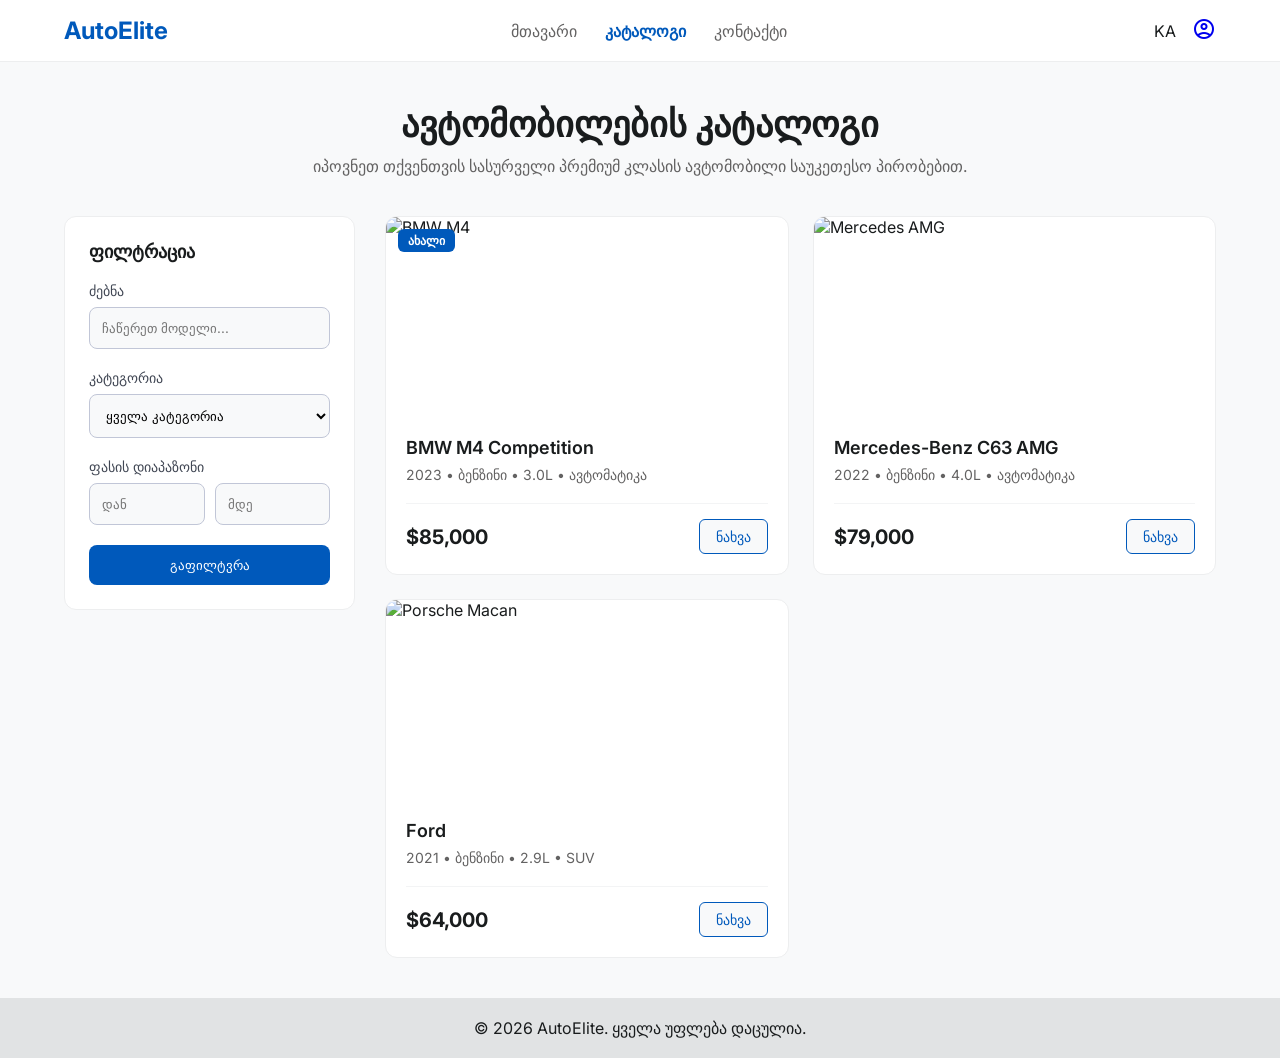
==== catalog.html @ 71d1d7a9 "Add files via upload" ====
<!DOCTYPE html>
<html lang="ka">
<head>
    <meta charset="UTF-8">
    <meta name="viewport" content="width=device-width, initial-scale=1.0">
    <title>AutoElite - კატალოგი</title>
    <link rel="stylesheet" href="catalog.css">
    <link rel="stylesheet" href="https://fonts.googleapis.com/css2?family=Inter:wght@400;500;600;700&display=swap">
    <link rel="stylesheet" href="https://fonts.googleapis.com/css2?family=Material+Symbols+Outlined:opsz,wght,FILL,GRAD@24,400,0,0">
</head>
<body>

    <nav class="main-nav">
        <div class="nav-container">
            <div class="nav-logo">AutoElite</div>
            <div class="nav-links">
            
            <nav class="nav-menu" id="navMenu">
    <a href="../Menu/index.html" class="nav-link">მთავარი</a>
    <a href="../catalog/catalog.html" class="nav-link active">კატალოგი</a>
    <a href="../contact/contact.html" class="nav-link">კონტაქტი</a>
            </div>
            <div class="nav-utilities">
                <span class="lang-switch">KA</span>
                <a href="login.html" class="account-trigger">
                    <span class="material-symbols-outlined">account_circle</span>
                </a>
            </div>
        </div>
    </nav>

    <main class="catalog-main">
        <div class="catalog-header">
            <h1>ავტომობილების კატალოგი</h1>
            <p>იპოვნეთ თქვენთვის სასურველი პრემიუმ კლასის ავტომობილი საუკეთესო პირობებით.</p>
        </div>

        <div class="catalog-layout">
            <aside class="filter-sidebar">
                <h3>ფილტრაცია</h3>
                
                <div class="filter-group">
                    <label for="searchCar">ძებნა</label>
                    <input type="text" id="searchCar" placeholder="ჩაწერეთ მოდელი...">
                </div>

                <div class="filter-group">
                    <label for="categorySelect">კატეგორია</label>
                    <select id="categorySelect">
                        <option value="all">ყველა კატეგორია</option>
                        <option value="sedan">სედანი</option>
                        <option value="suv">ჯიპი / SUV</option>
                        <option value="coupe">კუპე</option>
                    </select>
                </div>

                <div class="filter-group">
                    <label>ფასის დიაპაზონი</label>
                    <div class="price-inputs">
                        <input type="number" placeholder="დან">
                        <input type="number" placeholder="მდე">
                    </div>
                </div>

                <button class="filter-btn">გაფილტვრა</button>
            </aside>

            <section class="cars-grid-section">
                <div class="catalog-grid">
                    
                    <div class="car-card">
                        <div class="car-image-wrapper">
                            <img src="https://images.unsplash.com/photo-1617814076367-b759c7d7e738?q=80&w=600&auto=format&fit=crop" alt="BMW M4">
                            <span class="car-badge">ახალი</span>
                        </div>
                        <div class="car-details">
                            <h3>BMW M4 Competition</h3>
                            <p class="car-specs">2023 • ბენზინი • 3.0L • ავტომატიკა</p>
                            <div class="car-footer">
                                <span class="car-price">$85,000</span>
                                <a href="#" class="view-btn">ნახვა</a>
                            </div>
                        </div>
                    </div>

                    <div class="car-card">
                        <div class="car-image-wrapper">
                            <img src="https://images.unsplash.com/photo-1618843479313-40f8afb4b4d8?q=80&w=600&auto=format&fit=crop" alt="Mercedes AMG">
                        </div>
                        <div class="car-details">
                            <h3>Mercedes-Benz C63 AMG</h3>
                            <p class="car-specs">2022 • ბენზინი • 4.0L • ავტომატიკა</p>
                            <div class="car-footer">
                                <span class="car-price">$79,000</span>
                                <a href="#" class="view-btn">ნახვა</a>
                            </div>
                        </div>
                    </div>

                    <div class="car-card">
                        <div class="car-image-wrapper">
                            <img src="https://images.unsplash.com/photo-1533473359331-0135ef1b58bf?q=80&w=600&auto=format&fit=crop" alt="Porsche Macan">
                        </div>
                        <div class="car-details">
                            <h3>Ford</h3>
                            <p class="car-specs">2021 • ბენზინი • 2.9L • SUV</p>
                            <div class="car-footer">
                                <span class="car-price">$64,000</span>
                                <a href="#" class="view-btn">ნახვა</a>
                            </div>
                        </div>
                    </div>

                </div>

                <div class="steps-grid"></div>
            </section>
        </div>
    </main>

    <footer class="main-footer">
        <div class="footer-bottom">
            <p>&copy; 2026 AutoElite. ყველა უფლება დაცულია.</p>
        </div>
    </footer>
    <script src="catalog.js"></script>
</body>
</html>
---- catalog.css ----
* {
    margin: 0;
    padding: 0;
    box-sizing: border-box;
    font-family: 'Inter', sans-serif;
}

body {
    background: #f8f9fa;
    color: #191c1d;
    min-height: 100vh;
    display: flex;
    flex-direction: column;
}

.main-nav {
    background: white;
    position: sticky;
    top: 0;
    z-index: 50;
    border-bottom: 1px solid #edeeef;
}

.nav-container {
    max-width: 1200px;
    margin: 0 auto;
    padding: 16px 24px;
    display: flex;
    justify-content: space-between;
    align-items: center;
}

.nav-logo {
    font-size: 24px;
    font-weight: 700;
    color: #0059bb;
}

.nav-links a {
    text-decoration: none;
    color: #636262;
    font-size: 16px;
    margin-right: 24px;
    transition: color 0.2s;
}

.nav-links a:hover, .nav-links a.active {
    color: #0059bb;
    font-weight: 600;
}

.nav-utilities {
    display: flex;
    align-items: center;
    gap: 16px;
}

.catalog-main {
    max-width: 1200px;
    margin: 0 auto;
    padding: 40px 24px;
    flex: 1;
    width: 100%;
}

.catalog-header {
    text-align: center;
    margin-bottom: 40px;
}

.catalog-header h1 {
    font-size: 36px;
    font-weight: 700;
    margin-bottom: 10px;
}

.catalog-header p {
    color: #636262;
}

.catalog-layout {
    display: grid;
    grid-template-columns: 3fr 9fr;
    gap: 30px;
}

.filter-sidebar {
    background: white;
    padding: 24px;
    border-radius: 12px;
    border: 1px solid #edeeef;
    height: fit-content;
}

.filter-sidebar h3 {
    font-size: 18px;
    margin-bottom: 20px;
    font-weight: 600;
}

.filter-group {
    display: flex;
    flex-direction: column;
    margin-bottom: 20px;
}

.filter-group label {
    font-size: 14px;
    font-weight: 500;
    margin-bottom: 8px;
    color: #414754;
}

.filter-group input, .filter-group select {
    padding: 12px;
    border: 1px solid #c1c6d7;
    border-radius: 8px;
    outline: none;
    background: #f8f9fa;
}

.price-inputs {
    display: flex;
    gap: 10px;
}

.price-inputs input {
    width: 50%;
}

.filter-btn {
    width: 100%;
    background: #0059bb;
    color: white;
    border: none;
    padding: 12px;
    border-radius: 8px;
    cursor: pointer;
    font-weight: 500;
    transition: background 0.2s;
}

.filter-btn:hover {
    background: #004493;
}

.catalog-grid {
    display: grid;
    grid-template-columns: repeat(auto-fit, minmax(280px, 1fr));
    gap: 24px;
}

.car-card {
    background: white;
    border-radius: 12px;
    overflow: hidden;
    border: 1px solid #edeeef;
    transition: transform 0.2s, box-shadow 0.2s;
}

.car-card:hover {
    transform: translateY(-4px);
    box-shadow: 0 10px 20px rgba(0,0,0,0.05);
}

.car-image-wrapper {
    position: relative;
    height: 200px;
    width: 100%;
}

.car-image-wrapper img {
    width: 100%;
    height: 100%;
    object-fit: cover;
}

.car-badge {
    position: absolute;
    top: 12px;
    left: 12px;
    background: #0059bb;
    color: white;
    padding: 4px 10px;
    border-radius: 6px;
    font-size: 12px;
    font-weight: 600;
}

.car-details {
    padding: 20px;
}

.car-details h3 {
    font-size: 18px;
    font-weight: 600;
    margin-bottom: 8px;
}

.car-specs {
    font-size: 14px;
    color: #636262;
    margin-bottom: 20px;
}

.car-footer {
    display: flex;
    justify-content: space-between;
    align-items: center;
    border-top: 1px solid #f3f4f5;
    padding-top: 15px;
}

.car-price {
    font-size: 20px;
    font-weight: 700;
    color: #191c1d;
}

.view-btn {
    text-decoration: none;
    background: #f8f9fa;
    color: #0059bb;
    padding: 8px 16px;
    border-radius: 6px;
    font-size: 14px;
    font-weight: 500;
    border: 1px solid #0059bb;
    transition: all 0.2s;
}

.view-btn:hover {
    background: #0059bb;
    color: white;
}

.main-footer {
    background: #e1e3e4;
    padding: 20px;
    text-align: center;
    margin-top: auto;
}

@media (max-width: 900px) {
    .catalog-layout {
        grid-template-columns: 1fr;
    }
}
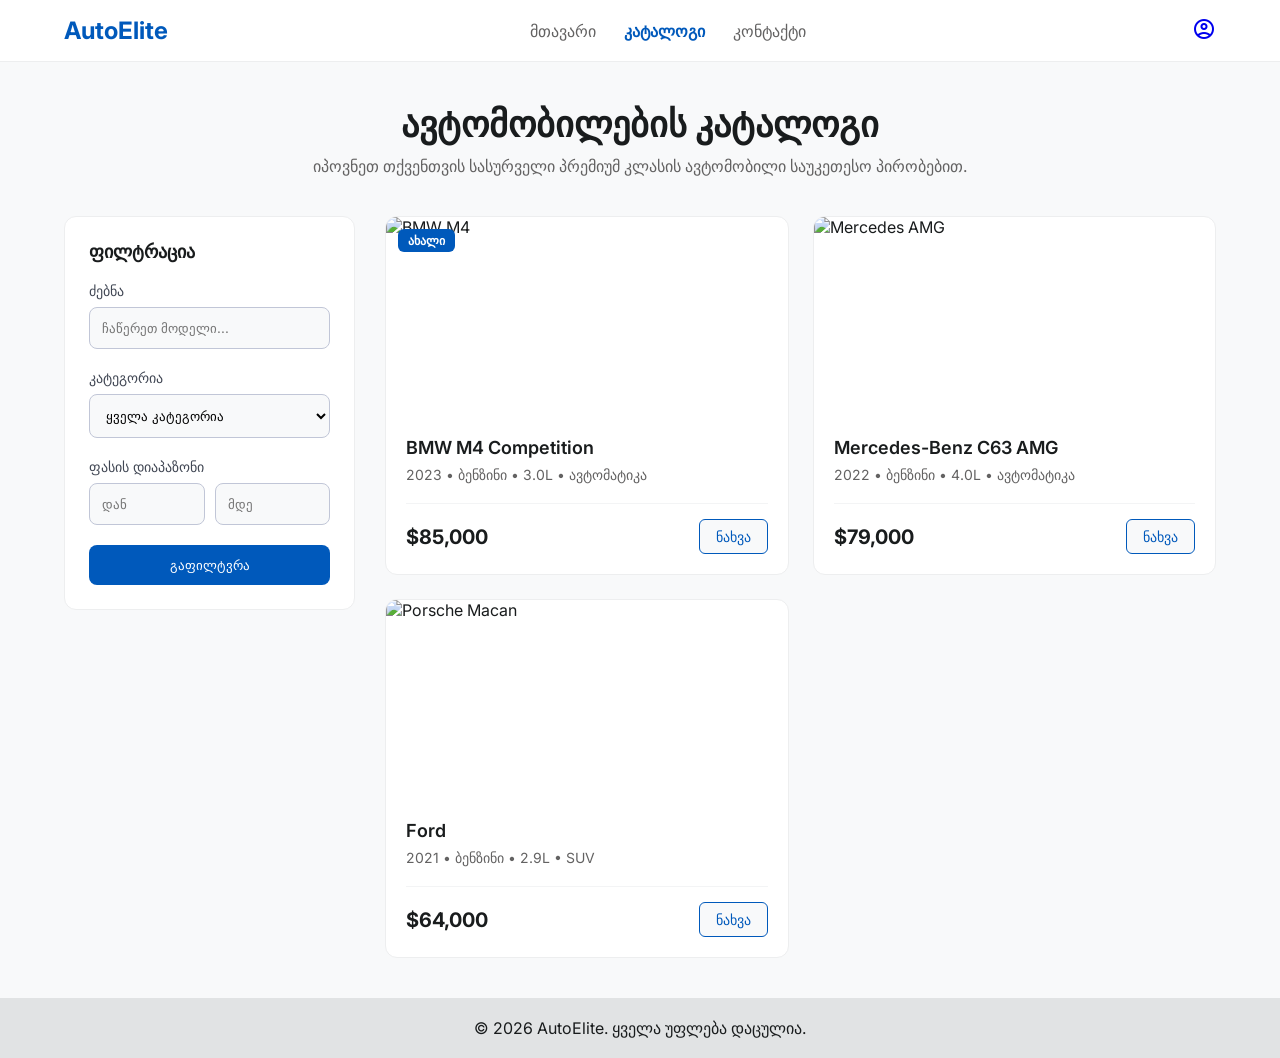
==== commit c50cfc10: "catalog.html" ====
--- a/catalog.html
+++ b/catalog.html
@@ -22,7 +22,6 @@
     <a href="../contact/contact.html" class="nav-link">კონტაქტი</a>
             </div>
             <div class="nav-utilities">
-                <span class="lang-switch">KA</span>
                 <a href="login.html" class="account-trigger">
                     <span class="material-symbols-outlined">account_circle</span>
                 </a>
@@ -126,4 +125,4 @@
     </footer>
     <script src="catalog.js"></script>
 </body>
-</html>+</html>
